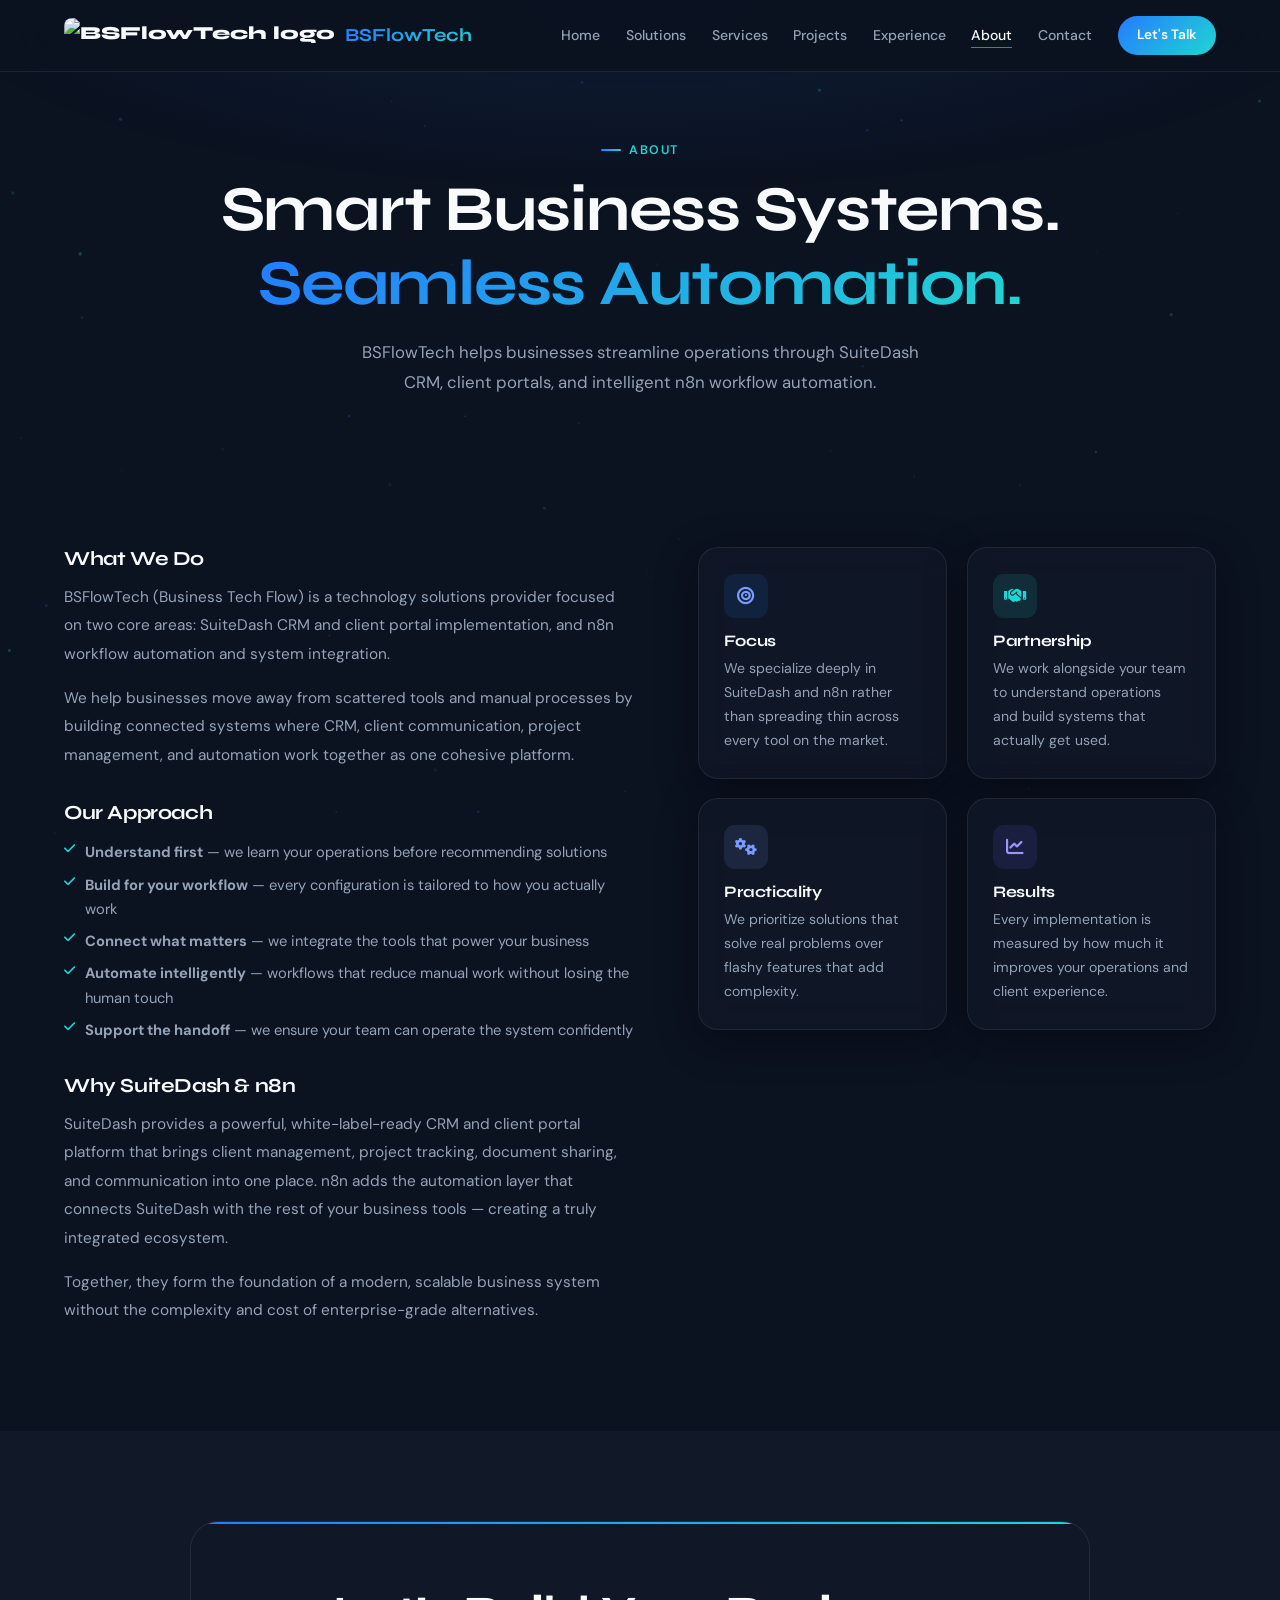
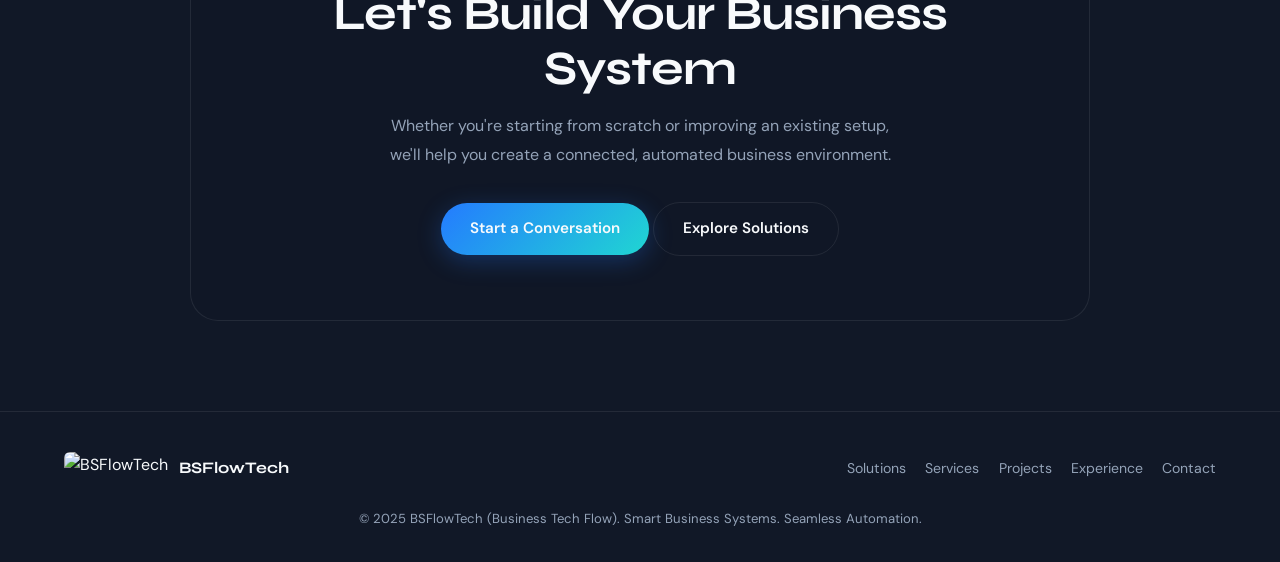
==== about.html @ 0bdb4080 "Create about.html" ====
<!DOCTYPE html>
<html lang="en">
<head>
<meta charset="UTF-8"/>
<meta name="viewport" content="width=device-width, initial-scale=1.0"/>
<title>About — BSFlowTech | Business Tech Flow</title>
<meta name="description" content="Learn about BSFlowTech: a technology solutions provider specializing in SuiteDash CRM, client portals, and n8n workflow automation."/>
<link rel="icon" type="image/jpeg" href="https://raw.githubusercontent.com/reyrosal123/BusinessFlowTech/main/BSFlowTech.jpeg"/>
<link rel="preconnect" href="https://fonts.googleapis.com"/>
<link href="https://fonts.googleapis.com/css2?family=Syne:wght@700;800&family=DM+Sans:wght@300;400;500;600&display=swap" rel="stylesheet"/>
<link rel="stylesheet" href="https://cdnjs.cloudflare.com/ajax/libs/font-awesome/6.4.0/css/all.min.css">
<style>

:root{
  --bg:#0B1220;
  --surface:#111827;
  --card:rgba(17,24,39,0.72);
  --border:rgba(255,255,255,0.08);
  --white:#F8FAFC;
  --muted:#94A3B8;
  --blue:#247BFF;
  --cyan:#20D6D2;
  --navy:#142B4A;
  --grad:linear-gradient(135deg,#247BFF 0%,#20D6D2 100%);
  --grad-weak:linear-gradient(135deg,rgba(36,123,255,0.12),rgba(32,214,210,0.12));
  --shadow:0 10px 40px rgba(0,0,0,0.35);
}


*,*::before,*::after{margin:0;padding:0;box-sizing:border-box}
html{scroll-behavior:smooth;scroll-padding-top:76px}
body{font-family:'DM Sans',sans-serif;background:var(--bg);color:var(--white);line-height:1.65;overflow-x:hidden}
h1,h2,h3,h4{font-family:'Syne',sans-serif;line-height:1.15;letter-spacing:-.02em}
a{color:inherit;text-decoration:none}
:focus-visible{outline:2px solid var(--blue);outline-offset:3px}
img{max-width:100%;display:block}

/* Canvas particles */
#particles-canvas{position:fixed;inset:0;z-index:0;pointer-events:none}

/* Navigation */
.nav{position:fixed;inset:0 0 auto;height:72px;z-index:50;background:rgba(11,18,32,0.9);backdrop-filter:blur(20px);border-bottom:1px solid var(--border);transition:box-shadow .3s}
.nav.scrolled{box-shadow:0 4px 30px rgba(36,123,255,0.08)}
.nav .wrap{height:100%;display:flex;align-items:center;justify-content:space-between;max-width:1200px;margin:0 auto;padding:0 1.5rem}
.logo{display:flex;align-items:center;gap:.6rem;font-family:'Syne',sans-serif;font-weight:800;font-size:1.15rem;color:var(--white)}
.logo img{height:36px;width:auto;border-radius:8px}
.logo b{background:var(--grad);-webkit-background-clip:text;-webkit-text-fill-color:transparent;background-clip:text}
.links{display:flex;gap:1.6rem;list-style:none;align-items:center}
.links a{color:var(--muted);font-size:.88rem;font-weight:500;transition:color .2s;position:relative}
.links a::after{content:'';position:absolute;bottom:-4px;left:0;width:0;height:1.5px;background:var(--blue);transition:width .3s}
.links a:hover,.links a.active{color:var(--white)}
.links a.active::after,.links a:hover::after{width:100%}
.links .btn{color:#fff;padding:.5rem 1.2rem;font-size:.85rem;background:var(--grad);border-radius:999px;border:none;font-weight:600}
.links .btn:hover{transform:translateY(-2px);box-shadow:0 6px 20px rgba(36,123,255,0.3)}
.burger{display:none;background:none;border:0;color:var(--white);font-size:1.4rem;cursor:pointer;width:44px;height:44px}

/* Mobile menu */
.mob-menu{display:none;position:fixed;top:72px;left:0;right:0;bottom:0;background:rgba(11,18,32,0.98);backdrop-filter:blur(24px);z-index:45;flex-direction:column;align-items:center;justify-content:center;gap:2rem;padding:2rem}
.mob-menu.open{display:flex}
.mob-menu a{color:var(--white);font-family:'Syne',sans-serif;font-size:1.6rem;font-weight:700}
.mob-menu a.active{color:var(--cyan)}

/* Buttons */
.btn{display:inline-block;padding:.85rem 1.8rem;border-radius:999px;font-weight:600;font-size:.95rem;border:1px solid var(--border);cursor:pointer;font-family:inherit;color:var(--white);background:none;transition:transform .2s,box-shadow .2s,background .2s;text-align:center}
.btn:hover{transform:translateY(-2px)}
.btn-p{background:var(--grad);border:0;box-shadow:0 6px 24px rgba(36,123,255,0.28)}
.btn-p:hover{box-shadow:0 10px 30px rgba(36,123,255,0.4)}
.btn-g:hover{background:var(--card)}

/* Sections */
section{padding:90px 0;position:relative;z-index:2}
.wrap{max-width:1200px;margin:0 auto;padding:0 1.5rem}
.alt{background:var(--surface)}
.eyebrow{color:var(--cyan);font-size:.78rem;font-weight:600;letter-spacing:.12em;text-transform:uppercase;margin-bottom:.8rem;display:flex;align-items:center;gap:.5rem}
.eyebrow::before{content:'';display:inline-block;width:20px;height:2px;background:var(--grad);border-radius:1px}
h2{font-size:clamp(1.8rem,3.4vw,2.7rem);margin-bottom:1rem}
.lead{color:var(--muted);max-width:560px;line-height:1.8}
.head{margin-bottom:3.5rem}
.center{text-align:center}
.center .lead{margin:0 auto}

/* Glass cards */
.glass{background:var(--card);border:1px solid var(--border);border-radius:20px;backdrop-filter:blur(14px);box-shadow:var(--shadow);transition:transform .35s,border-color .3s}
.glass:hover{transform:translateY(-6px);border-color:rgba(36,123,255,0.25)}

/* Reveal animations */
.rv{opacity:0;transform:translateY(28px);transition:opacity .7s ease,transform .7s cubic-bezier(.22,1,.36,1)}
.rv.on{opacity:1;transform:none}
.rv-left{opacity:0;transform:translateX(-30px);transition:opacity .7s ease,transform .7s cubic-bezier(.22,1,.36,1)}
.rv-left.on{opacity:1;transform:none}
.rv-right{opacity:0;transform:translateX(30px);transition:opacity .7s ease,transform .7s cubic-bezier(.22,1,.36,1)}
.rv-right.on{opacity:1;transform:none}

/* Back to top */
.back-top{position:fixed;bottom:2rem;right:2rem;width:44px;height:44px;border-radius:12px;background:var(--card);border:1px solid var(--border);display:grid;place-items:center;color:var(--cyan);font-size:1rem;cursor:pointer;z-index:40;transition:all .3s;opacity:0;transform:translateY(20px);text-decoration:none}
.back-top.show{opacity:1;transform:translateY(0)}
.back-top:hover{background:rgba(36,123,255,0.12);border-color:rgba(36,123,255,0.3);transform:translateY(-3px)}

/* Footer */
footer{border-top:1px solid var(--border);padding:2.5rem 0 2rem;background:var(--surface);position:relative;z-index:2}
.fgrid{display:flex;justify-content:space-between;align-items:center;gap:2rem;flex-wrap:wrap}
footer p,footer li,footer a{color:var(--muted);font-size:.88rem}
footer ul{list-style:none;display:flex;gap:1.2rem;flex-wrap:wrap}
footer a:hover{color:var(--white)}
.footer-logo{display:flex;align-items:center;gap:.6rem;font-family:'Syne',sans-serif;font-weight:700;color:var(--white)}
.footer-logo img{height:32px;width:auto;border-radius:6px}

/* Toast */
.toast{position:fixed;bottom:1.5rem;right:1.5rem;max-width:340px;padding:1rem 1.3rem;background:var(--surface);border:1px solid var(--border);border-radius:14px;z-index:99;transform:translateY(140%);transition:transform .4s;font-size:.9rem;color:var(--white)}
.toast.show{transform:none}
.toast.ok{border-color:var(--cyan)}
.toast.err{border-color:#EF4444}

/* Scrollbar */
::-webkit-scrollbar{width:5px}
::-webkit-scrollbar-track{background:var(--bg)}
::-webkit-scrollbar-thumb{background:var(--blue);border-radius:3px}

/* Reduced motion */
@media (prefers-reduced-motion:reduce){*,*::before,*::after{animation:none!important;transition:none!important;scroll-behavior:auto!important}}

/* Responsive */
@media (max-width:900px){
  .links{display:none}
  .burger{display:block}
  section{padding:64px 0}
}
@media (max-width:760px){
  h2{font-size:1.6rem}
  .fgrid{flex-direction:column;text-align:center}
}


.page-hero{min-height:42vh;display:flex;align-items:center;justify-content:center;text-align:center;padding:140px 1.5rem 60px;background:radial-gradient(ellipse 80% 60% at 50% 0%,rgba(36,123,255,.10) 0%,transparent 70%)}
.page-hero h1{font-size:clamp(2.4rem,5.5vw,4rem);margin-bottom:1rem}
.page-hero h1 span{background:var(--grad);-webkit-background-clip:text;-webkit-text-fill-color:transparent;background-clip:text}
.page-hero .lead{margin:0 auto;font-size:1.05rem}

/* About layout */
.about-grid{display:grid;grid-template-columns:1.1fr 1fr;gap:4rem;align-items:start}
.about-text h3{font-size:1.25rem;margin:2rem 0 .8rem;color:var(--white)}
.about-text h3:first-child{margin-top:0}
.about-text p{color:var(--muted);line-height:1.85;margin-bottom:1rem;font-size:.96rem}
.about-text ul{list-style:none;display:grid;gap:.5rem;margin:1rem 0}
.about-text li{display:flex;align-items:flex-start;gap:.6rem;color:var(--muted);font-size:.92rem}
.about-text li i{color:var(--cyan);margin-top:.2rem;font-size:.8rem;flex-shrink:0}

/* Values */
.val-grid{display:grid;grid-template-columns:repeat(2,1fr);gap:1.2rem}
.val-card{padding:1.6rem}
.val-icon{width:44px;height:44px;border-radius:11px;background:rgba(36,123,255,.12);color:#7C9BFF;display:grid;place-items:center;font-size:1.1rem;margin-bottom:.9rem}
.val-card h4{font-size:1rem;margin-bottom:.4rem}
.val-card p{color:var(--muted);font-size:.88rem;line-height:1.7}

/* CTA */
.cta{background:var(--surface);text-align:center}
.cta-inner{background:var(--card);border:1px solid var(--border);border-radius:28px;padding:4rem 3rem;position:relative;overflow:hidden;max-width:900px;margin:0 auto}
.cta-inner::before{content:'';position:absolute;top:0;left:0;right:0;height:2px;background:var(--grad)}
.cta h2{font-size:clamp(1.8rem,4vw,3rem);margin-bottom:1rem;position:relative;z-index:1}
.cta p{color:var(--muted);max-width:520px;margin:0 auto 2rem;line-height:1.8;position:relative;z-index:1}

@media(max-width:900px){.about-grid{grid-template-columns:1fr}}
</style>
</head>
<body>
<canvas id="particles-canvas"></canvas>

<nav class="nav" id="mainNav">
  <div class="wrap" style="height:100%;display:flex;align-items:center;justify-content:space-between;">
    <a href="index.html" class="logo">
      <img src="https://raw.githubusercontent.com/reyrosal123/BusinessFlowTech/main/BSFlowTech.jpeg" alt="BSFlowTech logo" style="height:36px;width:auto;border-radius:8px;"/>
      <b>BSFlowTech</b>
    </a>
    <ul class="links">
      <li><a href="index.html" class="">Home</a></li><li><a href="solutions.html" class="">Solutions</a></li><li><a href="services.html" class="">Services</a></li><li><a href="projects.html" class="">Projects</a></li><li><a href="experience.html" class="">Experience</a></li><li><a href="about.html" class="active">About</a></li><li><a href="contact.html" class="">Contact</a></li>
      <li><a href="contact.html" class="btn">Let's Talk</a></li>
    </ul>
    <button class="burger" id="burger" aria-label="Menu" aria-expanded="false">&#9776;</button>
  </div>
</nav>
<div class="mob-menu" id="links">
  <a href="index.html" class="mob-link">Home</a><a href="solutions.html" class="mob-link">Solutions</a><a href="services.html" class="mob-link">Services</a><a href="projects.html" class="mob-link">Projects</a><a href="experience.html" class="mob-link">Experience</a><a href="about.html" class="mob-link active">About</a><a href="contact.html" class="mob-link">Contact</a>
  <a href="contact.html" class="btn btn-p" style="margin-top:1rem;">Let's Talk</a>
</div>
<a href="#" class="back-top" id="backTop"><i class="fas fa-arrow-up"></i></a>


<section class="page-hero">
  <div class="wrap">
    <div class="rv">
      <div class="eyebrow" style="justify-content:center">About</div>
      <h1>Smart Business Systems.<br><span>Seamless Automation.</span></h1>
      <p class="lead">BSFlowTech helps businesses streamline operations through SuiteDash CRM, client portals, and intelligent n8n workflow automation.</p>
    </div>
  </div>
</section>

<section>
  <div class="wrap">
    <div class="about-grid">
      <div class="about-text rv">
        <h3>What We Do</h3>
        <p>BSFlowTech (Business Tech Flow) is a technology solutions provider focused on two core areas: SuiteDash CRM and client portal implementation, and n8n workflow automation and system integration.</p>
        <p>We help businesses move away from scattered tools and manual processes by building connected systems where CRM, client communication, project management, and automation work together as one cohesive platform.</p>

        <h3>Our Approach</h3>
        <ul>
          <li><i class="fas fa-check"></i><span><strong>Understand first</strong> — we learn your operations before recommending solutions</span></li>
          <li><i class="fas fa-check"></i><span><strong>Build for your workflow</strong> — every configuration is tailored to how you actually work</span></li>
          <li><i class="fas fa-check"></i><span><strong>Connect what matters</strong> — we integrate the tools that power your business</span></li>
          <li><i class="fas fa-check"></i><span><strong>Automate intelligently</strong> — workflows that reduce manual work without losing the human touch</span></li>
          <li><i class="fas fa-check"></i><span><strong>Support the handoff</strong> — we ensure your team can operate the system confidently</span></li>
        </ul>

        <h3>Why SuiteDash & n8n</h3>
        <p>SuiteDash provides a powerful, white-label-ready CRM and client portal platform that brings client management, project tracking, document sharing, and communication into one place. n8n adds the automation layer that connects SuiteDash with the rest of your business tools — creating a truly integrated ecosystem.</p>
        <p>Together, they form the foundation of a modern, scalable business system without the complexity and cost of enterprise-grade alternatives.</p>
      </div>

      <div class="rv-right" style="transition-delay:.2s">
        <div class="val-grid">
          <div class="glass val-card">
            <div class="val-icon"><i class="fas fa-bullseye"></i></div>
            <h4>Focus</h4>
            <p>We specialize deeply in SuiteDash and n8n rather than spreading thin across every tool on the market.</p>
          </div>
          <div class="glass val-card">
            <div class="val-icon" style="background:rgba(32,214,210,.12);color:#20D6D2"><i class="fas fa-handshake"></i></div>
            <h4>Partnership</h4>
            <p>We work alongside your team to understand operations and build systems that actually get used.</p>
          </div>
          <div class="glass val-card">
            <div class="val-icon" style="background:rgba(124,155,255,.12);color:#7C9BFF"><i class="fas fa-cogs"></i></div>
            <h4>Practicality</h4>
            <p>We prioritize solutions that solve real problems over flashy features that add complexity.</p>
          </div>
          <div class="glass val-card">
            <div class="val-icon" style="background:rgba(108,99,255,.12);color:#9B95FF"><i class="fas fa-chart-line"></i></div>
            <h4>Results</h4>
            <p>Every implementation is measured by how much it improves your operations and client experience.</p>
          </div>
        </div>
      </div>
    </div>
  </div>
</section>

<section class="cta">
  <div class="wrap">
    <div class="cta-inner rv">
      <h2>Let's Build Your Business System</h2>
      <p>Whether you're starting from scratch or improving an existing setup, we'll help you create a connected, automated business environment.</p>
      <div class="btns" style="justify-content:center">
        <a href="contact.html" class="btn btn-p">Start a Conversation</a>
        <a href="solutions.html" class="btn btn-g">Explore Solutions</a>
      </div>
    </div>
  </div>
</section>


<footer>
  <div class="wrap">
    <div class="fgrid">
      <div style="display:flex;align-items:center;gap:.7rem;">
        <img src="https://raw.githubusercontent.com/reyrosal123/BusinessFlowTech/main/BSFlowTech.jpeg" alt="BSFlowTech" style="height:32px;width:auto;border-radius:6px;"/>
        <span style="font-family:'Syne',sans-serif;font-weight:700;color:var(--white);">BSFlowTech</span>
      </div>
      <ul>
        <li><a href="solutions.html">Solutions</a></li>
        <li><a href="services.html">Services</a></li>
        <li><a href="projects.html">Projects</a></li>
        <li><a href="experience.html">Experience</a></li>
        <li><a href="contact.html">Contact</a></li>
      </ul>
    </div>
    <p style="text-align:center;color:var(--muted);font-size:.82rem;margin-top:1.5rem;">
      &copy; 2025 BSFlowTech (Business Tech Flow). Smart Business Systems. Seamless Automation.
    </p>
  </div>
</footer>


<script>

// Particles (blue/cyan)
(function(){
  const c=document.getElementById('particles-canvas'),ctx=c.getContext('2d');
  let W,H,P=[];
  function resize(){W=c.width=window.innerWidth;H=c.height=window.innerHeight;}
  resize();window.addEventListener('resize',resize);
  function rand(a,b){return a+Math.random()*(b-a);}
  class Pt{
    constructor(){this.reset();}
    reset(){this.x=rand(0,W);this.y=rand(0,H);this.r=rand(.4,1.8);this.vx=rand(-.18,.18);this.vy=rand(-.18,.18);this.a=rand(.06,.28);this.col=Math.random()>.5?'36,123,255':'32,214,210';}
    update(){this.x+=this.vx;this.y+=this.vy;if(this.x<0||this.x>W)this.vx*=-1;if(this.y<0||this.y>H)this.vy*=-1;}
    draw(){ctx.beginPath();ctx.arc(this.x,this.y,this.r,0,Math.PI*2);ctx.fillStyle=`rgba(${this.col},${this.a})`;ctx.fill();}
  }
  for(let i=0;i<70;i++)P.push(new Pt());
  function lines(){
    for(let i=0;i<P.length;i++)for(let j=i+1;j<P.length;j++){
      const dx=P[i].x-P[j].x,dy=P[i].y-P[j].y,d=Math.sqrt(dx*dx+dy*dy);
      if(d<120){ctx.beginPath();ctx.moveTo(P[i].x,P[i].y);ctx.lineTo(P[j].x,P[j].y);ctx.strokeStyle=`rgba(36,123,255,${.04*(1-d/120)})`;ctx.lineWidth=.5;ctx.stroke();}
    }
  }
  (function loop(){ctx.clearRect(0,0,W,H);lines();P.forEach(p=>{p.update();p.draw();});requestAnimationFrame(loop);})();
})();

// Nav scroll
const nav=document.getElementById('mainNav'),bt=document.getElementById('backTop');
window.addEventListener('scroll',()=>{nav.classList.toggle('scrolled',scrollY>40);bt&&bt.classList.toggle('show',scrollY>500);});

// Mobile menu
const links=document.getElementById('links'),burger=document.getElementById('burger');
if(burger&&links){burger.addEventListener('click',()=>{const o=links.classList.toggle('open');burger.setAttribute('aria-expanded',o)});
links.querySelectorAll('a').forEach(a=>a.addEventListener('click',()=>{links.classList.remove('open');burger.setAttribute('aria-expanded',false)}));}

// Reveal on scroll
const io=new IntersectionObserver(es=>es.forEach(e=>{if(e.isIntersecting){e.target.classList.add('on');io.unobserve(e.target)}}),{threshold:.1,rootMargin:'0px 0px -50px 0px'});
document.querySelectorAll('.rv,.rv-left,.rv-right').forEach(el=>io.observe(el));

// Back to top
if(bt){bt.addEventListener('click',e=>{e.preventDefault();window.scrollTo({top:0,behavior:'smooth'});});}

</script>
</body>
</html>
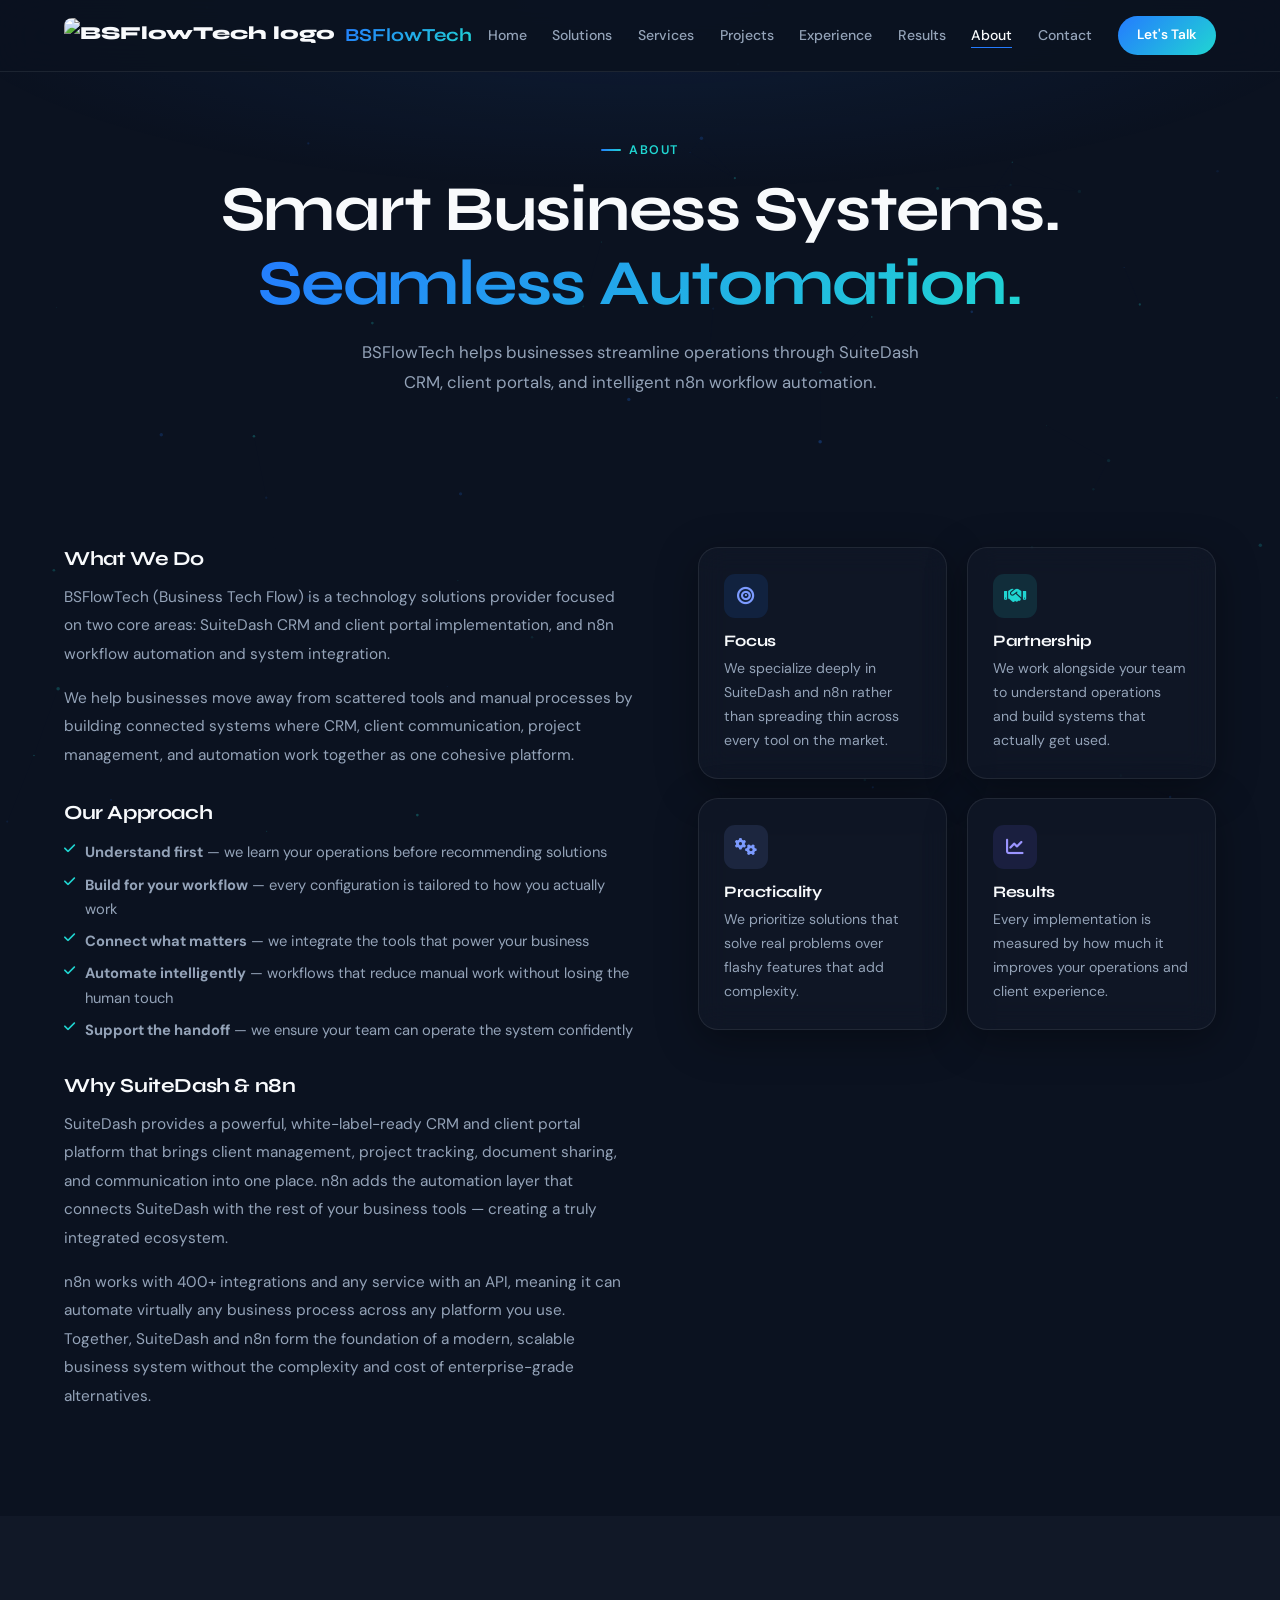
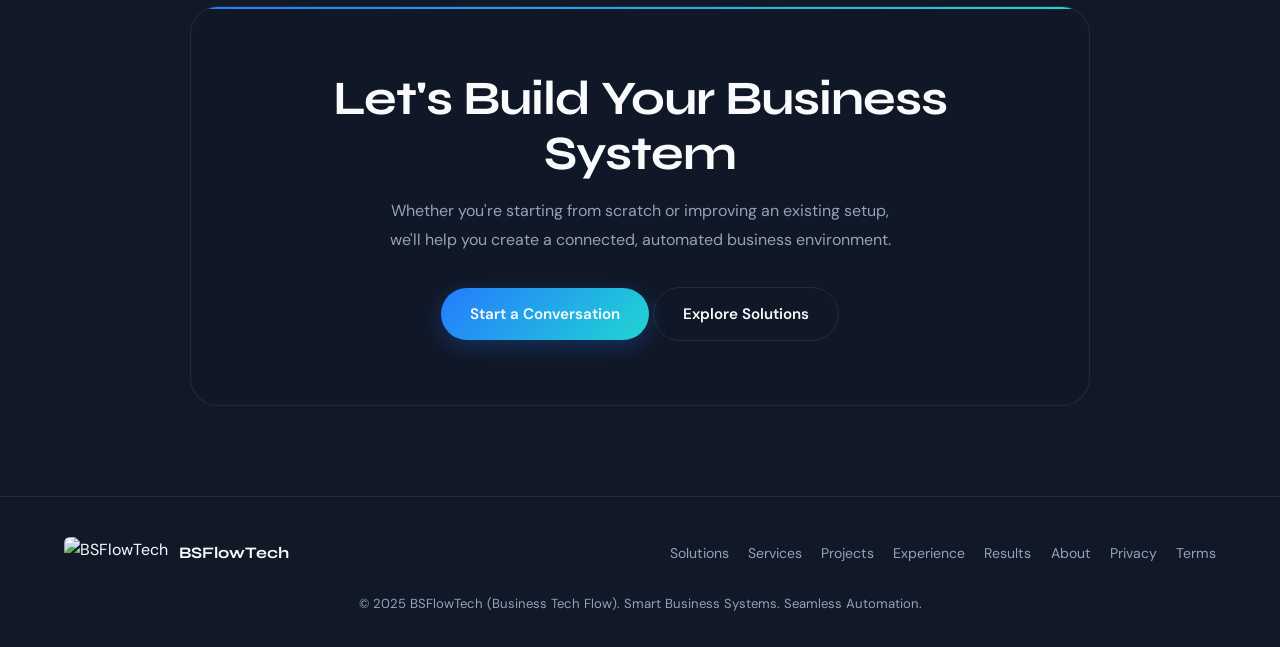
==== commit 590a2b5a: "Update about.html" ====
--- a/about.html
+++ b/about.html
@@ -34,11 +34,7 @@
 a{color:inherit;text-decoration:none}
 :focus-visible{outline:2px solid var(--blue);outline-offset:3px}
 img{max-width:100%;display:block}
-
-/* Canvas particles */
 #particles-canvas{position:fixed;inset:0;z-index:0;pointer-events:none}
-
-/* Navigation */
 .nav{position:fixed;inset:0 0 auto;height:72px;z-index:50;background:rgba(11,18,32,0.9);backdrop-filter:blur(20px);border-bottom:1px solid var(--border);transition:box-shadow .3s}
 .nav.scrolled{box-shadow:0 4px 30px rgba(36,123,255,0.08)}
 .nav .wrap{height:100%;display:flex;align-items:center;justify-content:space-between;max-width:1200px;margin:0 auto;padding:0 1.5rem}
@@ -53,21 +49,15 @@
 .links .btn{color:#fff;padding:.5rem 1.2rem;font-size:.85rem;background:var(--grad);border-radius:999px;border:none;font-weight:600}
 .links .btn:hover{transform:translateY(-2px);box-shadow:0 6px 20px rgba(36,123,255,0.3)}
 .burger{display:none;background:none;border:0;color:var(--white);font-size:1.4rem;cursor:pointer;width:44px;height:44px}
-
-/* Mobile menu */
 .mob-menu{display:none;position:fixed;top:72px;left:0;right:0;bottom:0;background:rgba(11,18,32,0.98);backdrop-filter:blur(24px);z-index:45;flex-direction:column;align-items:center;justify-content:center;gap:2rem;padding:2rem}
 .mob-menu.open{display:flex}
 .mob-menu a{color:var(--white);font-family:'Syne',sans-serif;font-size:1.6rem;font-weight:700}
 .mob-menu a.active{color:var(--cyan)}
-
-/* Buttons */
 .btn{display:inline-block;padding:.85rem 1.8rem;border-radius:999px;font-weight:600;font-size:.95rem;border:1px solid var(--border);cursor:pointer;font-family:inherit;color:var(--white);background:none;transition:transform .2s,box-shadow .2s,background .2s;text-align:center}
 .btn:hover{transform:translateY(-2px)}
 .btn-p{background:var(--grad);border:0;box-shadow:0 6px 24px rgba(36,123,255,0.28)}
 .btn-p:hover{box-shadow:0 10px 30px rgba(36,123,255,0.4)}
 .btn-g:hover{background:var(--card)}
-
-/* Sections */
 section{padding:90px 0;position:relative;z-index:2}
 .wrap{max-width:1200px;margin:0 auto;padding:0 1.5rem}
 .alt{background:var(--surface)}
@@ -78,65 +68,37 @@
 .head{margin-bottom:3.5rem}
 .center{text-align:center}
 .center .lead{margin:0 auto}
-
-/* Glass cards */
 .glass{background:var(--card);border:1px solid var(--border);border-radius:20px;backdrop-filter:blur(14px);box-shadow:var(--shadow);transition:transform .35s,border-color .3s}
 .glass:hover{transform:translateY(-6px);border-color:rgba(36,123,255,0.25)}
-
-/* Reveal animations */
 .rv{opacity:0;transform:translateY(28px);transition:opacity .7s ease,transform .7s cubic-bezier(.22,1,.36,1)}
 .rv.on{opacity:1;transform:none}
 .rv-left{opacity:0;transform:translateX(-30px);transition:opacity .7s ease,transform .7s cubic-bezier(.22,1,.36,1)}
 .rv-left.on{opacity:1;transform:none}
 .rv-right{opacity:0;transform:translateX(30px);transition:opacity .7s ease,transform .7s cubic-bezier(.22,1,.36,1)}
 .rv-right.on{opacity:1;transform:none}
-
-/* Back to top */
 .back-top{position:fixed;bottom:2rem;right:2rem;width:44px;height:44px;border-radius:12px;background:var(--card);border:1px solid var(--border);display:grid;place-items:center;color:var(--cyan);font-size:1rem;cursor:pointer;z-index:40;transition:all .3s;opacity:0;transform:translateY(20px);text-decoration:none}
 .back-top.show{opacity:1;transform:translateY(0)}
 .back-top:hover{background:rgba(36,123,255,0.12);border-color:rgba(36,123,255,0.3);transform:translateY(-3px)}
-
-/* Footer */
 footer{border-top:1px solid var(--border);padding:2.5rem 0 2rem;background:var(--surface);position:relative;z-index:2}
 .fgrid{display:flex;justify-content:space-between;align-items:center;gap:2rem;flex-wrap:wrap}
 footer p,footer li,footer a{color:var(--muted);font-size:.88rem}
 footer ul{list-style:none;display:flex;gap:1.2rem;flex-wrap:wrap}
 footer a:hover{color:var(--white)}
-.footer-logo{display:flex;align-items:center;gap:.6rem;font-family:'Syne',sans-serif;font-weight:700;color:var(--white)}
-.footer-logo img{height:32px;width:auto;border-radius:6px}
-
-/* Toast */
 .toast{position:fixed;bottom:1.5rem;right:1.5rem;max-width:340px;padding:1rem 1.3rem;background:var(--surface);border:1px solid var(--border);border-radius:14px;z-index:99;transform:translateY(140%);transition:transform .4s;font-size:.9rem;color:var(--white)}
 .toast.show{transform:none}
 .toast.ok{border-color:var(--cyan)}
 .toast.err{border-color:#EF4444}
-
-/* Scrollbar */
 ::-webkit-scrollbar{width:5px}
 ::-webkit-scrollbar-track{background:var(--bg)}
 ::-webkit-scrollbar-thumb{background:var(--blue);border-radius:3px}
-
-/* Reduced motion */
 @media (prefers-reduced-motion:reduce){*,*::before,*::after{animation:none!important;transition:none!important;scroll-behavior:auto!important}}
-
-/* Responsive */
-@media (max-width:900px){
-  .links{display:none}
-  .burger{display:block}
-  section{padding:64px 0}
-}
-@media (max-width:760px){
-  h2{font-size:1.6rem}
-  .fgrid{flex-direction:column;text-align:center}
-}
-
+@media (max-width:900px){.links{display:none}.burger{display:block}section{padding:64px 0}}
+@media (max-width:760px){h2{font-size:1.6rem}.fgrid{flex-direction:column;text-align:center}}
 
 .page-hero{min-height:42vh;display:flex;align-items:center;justify-content:center;text-align:center;padding:140px 1.5rem 60px;background:radial-gradient(ellipse 80% 60% at 50% 0%,rgba(36,123,255,.10) 0%,transparent 70%)}
 .page-hero h1{font-size:clamp(2.4rem,5.5vw,4rem);margin-bottom:1rem}
 .page-hero h1 span{background:var(--grad);-webkit-background-clip:text;-webkit-text-fill-color:transparent;background-clip:text}
 .page-hero .lead{margin:0 auto;font-size:1.05rem}
-
-/* About layout */
 .about-grid{display:grid;grid-template-columns:1.1fr 1fr;gap:4rem;align-items:start}
 .about-text h3{font-size:1.25rem;margin:2rem 0 .8rem;color:var(--white)}
 .about-text h3:first-child{margin-top:0}
@@ -144,47 +106,22 @@
 .about-text ul{list-style:none;display:grid;gap:.5rem;margin:1rem 0}
 .about-text li{display:flex;align-items:flex-start;gap:.6rem;color:var(--muted);font-size:.92rem}
 .about-text li i{color:var(--cyan);margin-top:.2rem;font-size:.8rem;flex-shrink:0}
-
-/* Values */
 .val-grid{display:grid;grid-template-columns:repeat(2,1fr);gap:1.2rem}
 .val-card{padding:1.6rem}
 .val-icon{width:44px;height:44px;border-radius:11px;background:rgba(36,123,255,.12);color:#7C9BFF;display:grid;place-items:center;font-size:1.1rem;margin-bottom:.9rem}
 .val-card h4{font-size:1rem;margin-bottom:.4rem}
 .val-card p{color:var(--muted);font-size:.88rem;line-height:1.7}
-
-/* CTA */
 .cta{background:var(--surface);text-align:center}
 .cta-inner{background:var(--card);border:1px solid var(--border);border-radius:28px;padding:4rem 3rem;position:relative;overflow:hidden;max-width:900px;margin:0 auto}
 .cta-inner::before{content:'';position:absolute;top:0;left:0;right:0;height:2px;background:var(--grad)}
 .cta h2{font-size:clamp(1.8rem,4vw,3rem);margin-bottom:1rem;position:relative;z-index:1}
 .cta p{color:var(--muted);max-width:520px;margin:0 auto 2rem;line-height:1.8;position:relative;z-index:1}
-
 @media(max-width:900px){.about-grid{grid-template-columns:1fr}}
 </style>
 </head>
 <body>
 <canvas id="particles-canvas"></canvas>
-
-<nav class="nav" id="mainNav">
-  <div class="wrap" style="height:100%;display:flex;align-items:center;justify-content:space-between;">
-    <a href="index.html" class="logo">
-      <img src="https://raw.githubusercontent.com/reyrosal123/BusinessFlowTech/main/BSFlowTech.jpeg" alt="BSFlowTech logo" style="height:36px;width:auto;border-radius:8px;"/>
-      <b>BSFlowTech</b>
-    </a>
-    <ul class="links">
-      <li><a href="index.html" class="">Home</a></li><li><a href="solutions.html" class="">Solutions</a></li><li><a href="services.html" class="">Services</a></li><li><a href="projects.html" class="">Projects</a></li><li><a href="experience.html" class="">Experience</a></li><li><a href="about.html" class="active">About</a></li><li><a href="contact.html" class="">Contact</a></li>
-      <li><a href="contact.html" class="btn">Let's Talk</a></li>
-    </ul>
-    <button class="burger" id="burger" aria-label="Menu" aria-expanded="false">&#9776;</button>
-  </div>
-</nav>
-<div class="mob-menu" id="links">
-  <a href="index.html" class="mob-link">Home</a><a href="solutions.html" class="mob-link">Solutions</a><a href="services.html" class="mob-link">Services</a><a href="projects.html" class="mob-link">Projects</a><a href="experience.html" class="mob-link">Experience</a><a href="about.html" class="mob-link active">About</a><a href="contact.html" class="mob-link">Contact</a>
-  <a href="contact.html" class="btn btn-p" style="margin-top:1rem;">Let's Talk</a>
-</div>
-<a href="#" class="back-top" id="backTop"><i class="fas fa-arrow-up"></i></a>
-
-
+<nav class="nav" id="mainNav"><div class="wrap" style="height:100%;display:flex;align-items:center;justify-content:space-between;"><a href="index.html" class="logo"><img src="https://raw.githubusercontent.com/reyrosal123/BusinessFlowTech/main/BSFlowTech.jpeg" alt="BSFlowTech logo" style="height:36px;width:auto;border-radius:8px;"/><b>BSFlowTech</b></a><ul class="links"><li><a href="index.html" class="">Home</a></li><li><a href="solutions.html" class="">Solutions</a></li><li><a href="services.html" class="">Services</a></li><li><a href="projects.html" class="">Projects</a></li><li><a href="experience.html" class="">Experience</a></li><li><a href="results.html" class="">Results</a></li><li><a href="about.html" class="active">About</a></li><li><a href="contact.html" class="">Contact</a></li><li><a href="contact.html" class="btn">Let's Talk</a></li></ul><button class="burger" id="burger" aria-label="Menu" aria-expanded="false">&#9776;</button></div></nav><div class="mob-menu" id="links"><a href="index.html" class="mob-link">Home</a><a href="solutions.html" class="mob-link">Solutions</a><a href="services.html" class="mob-link">Services</a><a href="projects.html" class="mob-link">Projects</a><a href="experience.html" class="mob-link">Experience</a><a href="results.html" class="mob-link">Results</a><a href="about.html" class="mob-link active">About</a><a href="contact.html" class="mob-link">Contact</a><a href="contact.html" class="btn btn-p" style="margin-top:1rem;">Let's Talk</a></div><a href="#" class="back-top" id="backTop"><i class="fas fa-arrow-up"></i></a>
 <section class="page-hero">
   <div class="wrap">
     <div class="rv">
@@ -194,7 +131,6 @@
     </div>
   </div>
 </section>
-
 <section>
   <div class="wrap">
     <div class="about-grid">
@@ -202,7 +138,6 @@
         <h3>What We Do</h3>
         <p>BSFlowTech (Business Tech Flow) is a technology solutions provider focused on two core areas: SuiteDash CRM and client portal implementation, and n8n workflow automation and system integration.</p>
         <p>We help businesses move away from scattered tools and manual processes by building connected systems where CRM, client communication, project management, and automation work together as one cohesive platform.</p>
-
         <h3>Our Approach</h3>
         <ul>
           <li><i class="fas fa-check"></i><span><strong>Understand first</strong> — we learn your operations before recommending solutions</span></li>
@@ -211,12 +146,10 @@
           <li><i class="fas fa-check"></i><span><strong>Automate intelligently</strong> — workflows that reduce manual work without losing the human touch</span></li>
           <li><i class="fas fa-check"></i><span><strong>Support the handoff</strong> — we ensure your team can operate the system confidently</span></li>
         </ul>
-
         <h3>Why SuiteDash & n8n</h3>
         <p>SuiteDash provides a powerful, white-label-ready CRM and client portal platform that brings client management, project tracking, document sharing, and communication into one place. n8n adds the automation layer that connects SuiteDash with the rest of your business tools — creating a truly integrated ecosystem.</p>
-        <p>Together, they form the foundation of a modern, scalable business system without the complexity and cost of enterprise-grade alternatives.</p>
+        <p>n8n works with 400+ integrations and any service with an API, meaning it can automate virtually any business process across any platform you use. Together, SuiteDash and n8n form the foundation of a modern, scalable business system without the complexity and cost of enterprise-grade alternatives.</p>
       </div>
-
       <div class="rv-right" style="transition-delay:.2s">
         <div class="val-grid">
           <div class="glass val-card">
@@ -244,7 +177,6 @@
     </div>
   </div>
 </section>
-
 <section class="cta">
   <div class="wrap">
     <div class="cta-inner rv">
@@ -257,33 +189,8 @@
     </div>
   </div>
 </section>
-
-
-<footer>
-  <div class="wrap">
-    <div class="fgrid">
-      <div style="display:flex;align-items:center;gap:.7rem;">
-        <img src="https://raw.githubusercontent.com/reyrosal123/BusinessFlowTech/main/BSFlowTech.jpeg" alt="BSFlowTech" style="height:32px;width:auto;border-radius:6px;"/>
-        <span style="font-family:'Syne',sans-serif;font-weight:700;color:var(--white);">BSFlowTech</span>
-      </div>
-      <ul>
-        <li><a href="solutions.html">Solutions</a></li>
-        <li><a href="services.html">Services</a></li>
-        <li><a href="projects.html">Projects</a></li>
-        <li><a href="experience.html">Experience</a></li>
-        <li><a href="contact.html">Contact</a></li>
-      </ul>
-    </div>
-    <p style="text-align:center;color:var(--muted);font-size:.82rem;margin-top:1.5rem;">
-      &copy; 2025 BSFlowTech (Business Tech Flow). Smart Business Systems. Seamless Automation.
-    </p>
-  </div>
-</footer>
-
-
+<footer><div class="wrap"><div class="fgrid"><div style="display:flex;align-items:center;gap:.7rem;"><img src="https://raw.githubusercontent.com/reyrosal123/BusinessFlowTech/main/BSFlowTech.jpeg" alt="BSFlowTech" style="height:32px;width:auto;border-radius:6px;"/><span style="font-family:'Syne',sans-serif;font-weight:700;color:var(--white);">BSFlowTech</span></div><ul><li><a href="solutions.html">Solutions</a></li><li><a href="services.html">Services</a></li><li><a href="projects.html">Projects</a></li><li><a href="experience.html">Experience</a></li><li><a href="results.html">Results</a></li><li><a href="about.html">About</a></li><li><a href="privacy.html">Privacy</a></li><li><a href="terms.html">Terms</a></li></ul></div><p style="text-align:center;color:var(--muted);font-size:.82rem;margin-top:1.5rem;">&copy; 2025 BSFlowTech (Business Tech Flow). Smart Business Systems. Seamless Automation.</p></div></footer>
 <script>
-
-// Particles (blue/cyan)
 (function(){
   const c=document.getElementById('particles-canvas'),ctx=c.getContext('2d');
   let W,H,P=[];
@@ -305,23 +212,14 @@
   }
   (function loop(){ctx.clearRect(0,0,W,H);lines();P.forEach(p=>{p.update();p.draw();});requestAnimationFrame(loop);})();
 })();
-
-// Nav scroll
 const nav=document.getElementById('mainNav'),bt=document.getElementById('backTop');
 window.addEventListener('scroll',()=>{nav.classList.toggle('scrolled',scrollY>40);bt&&bt.classList.toggle('show',scrollY>500);});
-
-// Mobile menu
 const links=document.getElementById('links'),burger=document.getElementById('burger');
 if(burger&&links){burger.addEventListener('click',()=>{const o=links.classList.toggle('open');burger.setAttribute('aria-expanded',o)});
 links.querySelectorAll('a').forEach(a=>a.addEventListener('click',()=>{links.classList.remove('open');burger.setAttribute('aria-expanded',false)}));}
-
-// Reveal on scroll
 const io=new IntersectionObserver(es=>es.forEach(e=>{if(e.isIntersecting){e.target.classList.add('on');io.unobserve(e.target)}}),{threshold:.1,rootMargin:'0px 0px -50px 0px'});
 document.querySelectorAll('.rv,.rv-left,.rv-right').forEach(el=>io.observe(el));
-
-// Back to top
 if(bt){bt.addEventListener('click',e=>{e.preventDefault();window.scrollTo({top:0,behavior:'smooth'});});}
-
 </script>
 </body>
 </html>
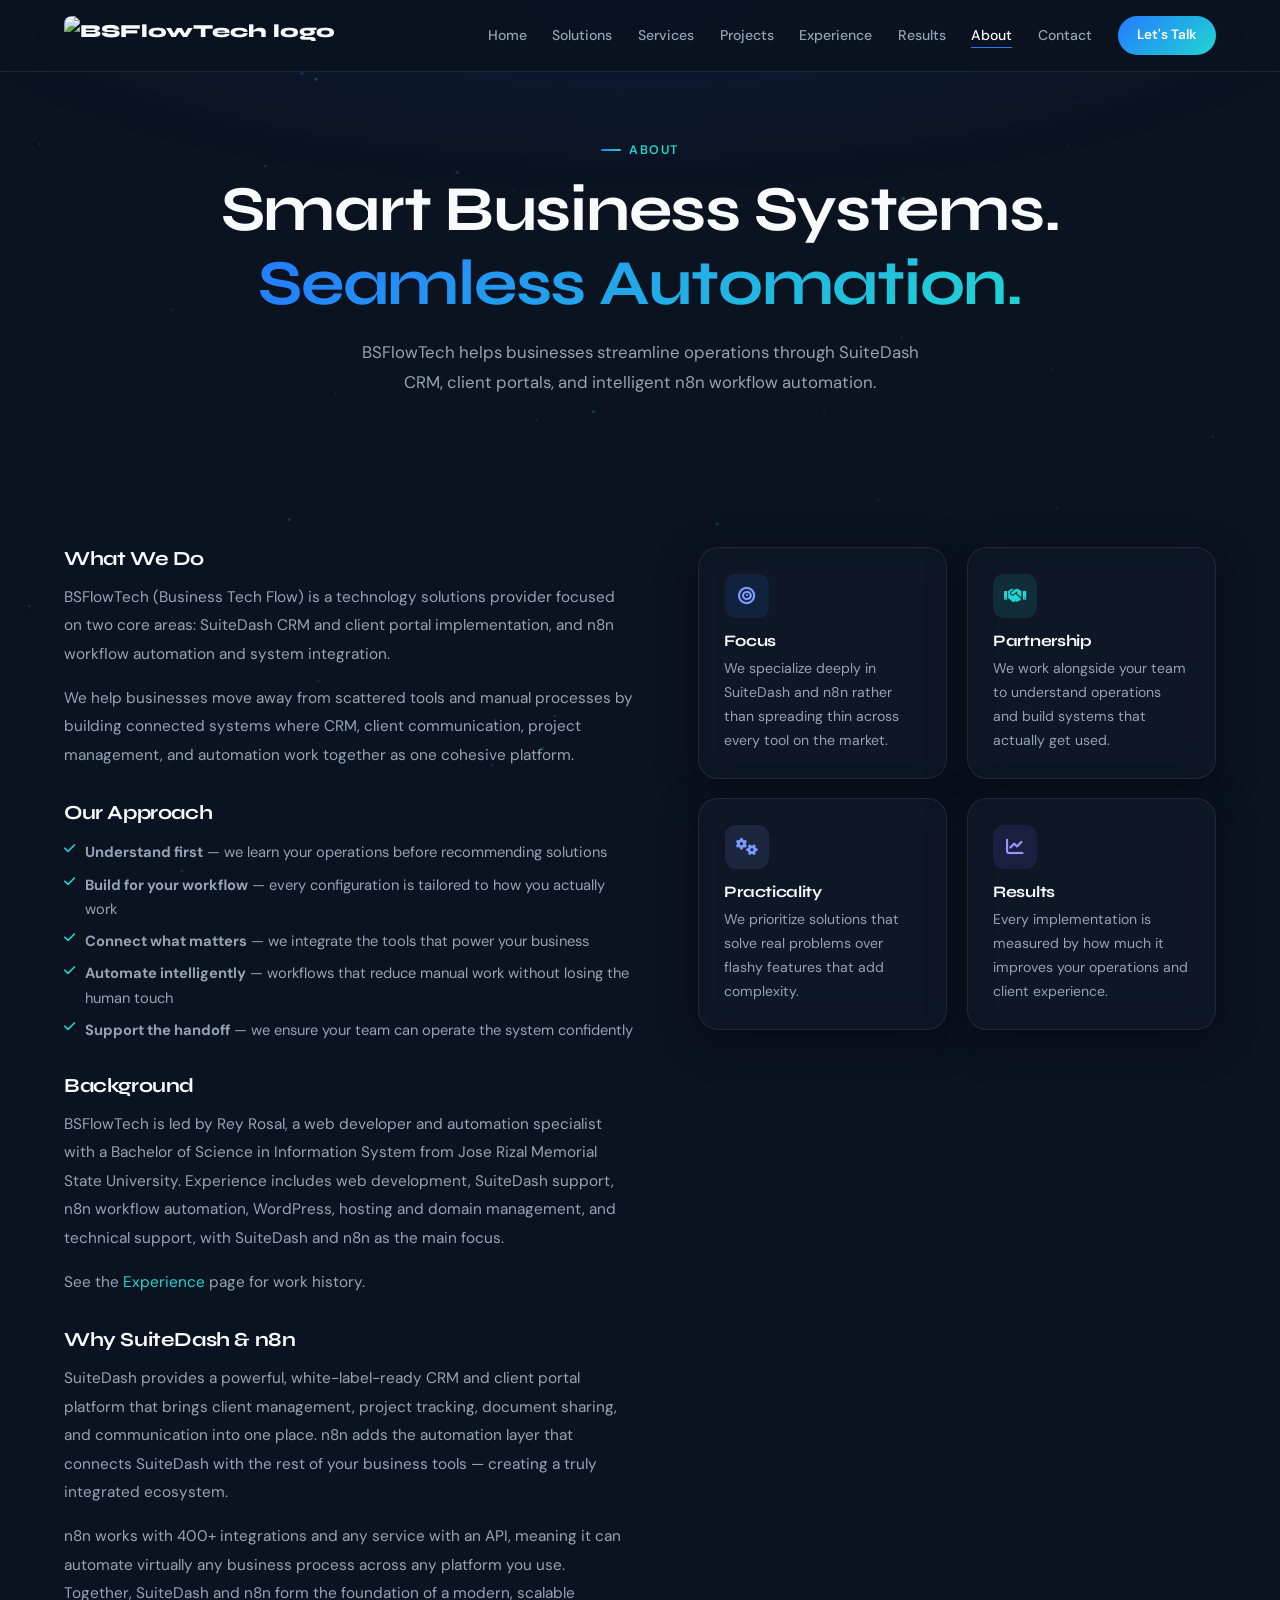
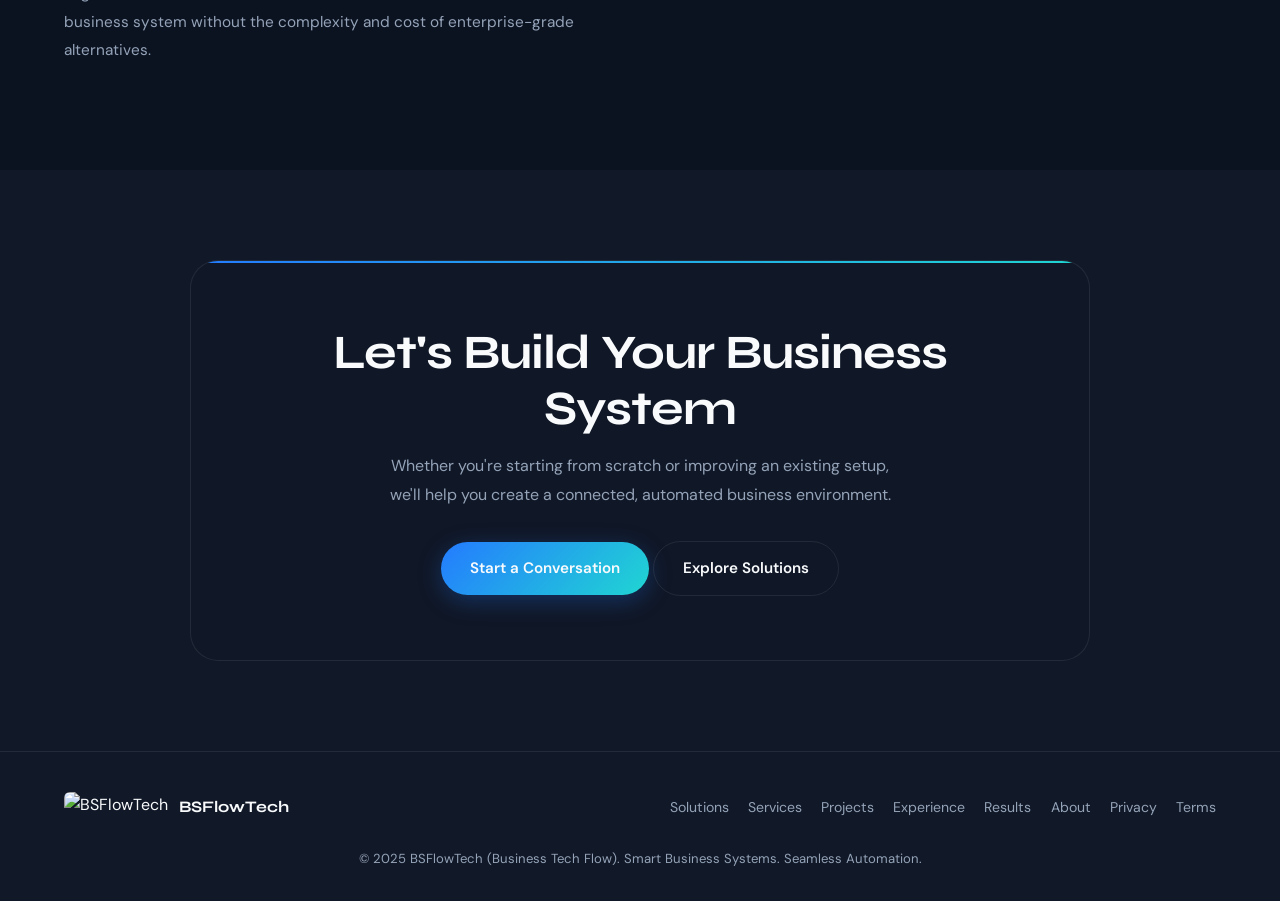
==== commit 9f327af2: "Update about.html" ====
--- a/about.html
+++ b/about.html
@@ -121,7 +121,7 @@
 </head>
 <body>
 <canvas id="particles-canvas"></canvas>
-<nav class="nav" id="mainNav"><div class="wrap" style="height:100%;display:flex;align-items:center;justify-content:space-between;"><a href="index.html" class="logo"><img src="https://raw.githubusercontent.com/reyrosal123/BusinessFlowTech/main/BSFlowTech.jpeg" alt="BSFlowTech logo" style="height:36px;width:auto;border-radius:8px;"/><b>BSFlowTech</b></a><ul class="links"><li><a href="index.html" class="">Home</a></li><li><a href="solutions.html" class="">Solutions</a></li><li><a href="services.html" class="">Services</a></li><li><a href="projects.html" class="">Projects</a></li><li><a href="experience.html" class="">Experience</a></li><li><a href="results.html" class="">Results</a></li><li><a href="about.html" class="active">About</a></li><li><a href="contact.html" class="">Contact</a></li><li><a href="contact.html" class="btn">Let's Talk</a></li></ul><button class="burger" id="burger" aria-label="Menu" aria-expanded="false">&#9776;</button></div></nav><div class="mob-menu" id="links"><a href="index.html" class="mob-link">Home</a><a href="solutions.html" class="mob-link">Solutions</a><a href="services.html" class="mob-link">Services</a><a href="projects.html" class="mob-link">Projects</a><a href="experience.html" class="mob-link">Experience</a><a href="results.html" class="mob-link">Results</a><a href="about.html" class="mob-link active">About</a><a href="contact.html" class="mob-link">Contact</a><a href="contact.html" class="btn btn-p" style="margin-top:1rem;">Let's Talk</a></div><a href="#" class="back-top" id="backTop"><i class="fas fa-arrow-up"></i></a>
+<nav class="nav" id="mainNav"><div class="wrap" style="height:100%;display:flex;align-items:center;justify-content:space-between;"><a href="index.html" class="logo"><img src="https://raw.githubusercontent.com/reyrosal123/BusinessFlowTech/main/BSFlowTech.jpeg" alt="BSFlowTech logo" style="height:40px;width:auto;border-radius:8px;"/></a><ul class="links"><li><a href="index.html" class="">Home</a></li><li><a href="solutions.html" class="">Solutions</a></li><li><a href="services.html" class="">Services</a></li><li><a href="projects.html" class="">Projects</a></li><li><a href="experience.html" class="">Experience</a></li><li><a href="results.html" class="">Results</a></li><li><a href="about.html" class="active">About</a></li><li><a href="contact.html" class="">Contact</a></li><li><a href="contact.html" class="btn">Let's Talk</a></li></ul><button class="burger" id="burger" aria-label="Menu" aria-expanded="false">&#9776;</button></div></nav><div class="mob-menu" id="links"><a href="index.html" class="mob-link">Home</a><a href="solutions.html" class="mob-link">Solutions</a><a href="services.html" class="mob-link">Services</a><a href="projects.html" class="mob-link">Projects</a><a href="experience.html" class="mob-link">Experience</a><a href="results.html" class="mob-link">Results</a><a href="about.html" class="mob-link active">About</a><a href="contact.html" class="mob-link">Contact</a><a href="contact.html" class="btn btn-p" style="margin-top:1rem;">Let's Talk</a></div><a href="#" class="back-top" id="backTop"><i class="fas fa-arrow-up"></i></a>
 <section class="page-hero">
   <div class="wrap">
     <div class="rv">
@@ -146,6 +146,9 @@
           <li><i class="fas fa-check"></i><span><strong>Automate intelligently</strong> — workflows that reduce manual work without losing the human touch</span></li>
           <li><i class="fas fa-check"></i><span><strong>Support the handoff</strong> — we ensure your team can operate the system confidently</span></li>
         </ul>
+        <h3>Background</h3>
+        <p>BSFlowTech is led by Rey Rosal, a web developer and automation specialist with a Bachelor of Science in Information System from Jose Rizal Memorial State University. Experience includes web development, SuiteDash support, n8n workflow automation, WordPress, hosting and domain management, and technical support, with SuiteDash and n8n as the main focus.</p>
+        <p>See the <a href="experience.html" style="color:var(--cyan)">Experience</a> page for work history.</p>
         <h3>Why SuiteDash & n8n</h3>
         <p>SuiteDash provides a powerful, white-label-ready CRM and client portal platform that brings client management, project tracking, document sharing, and communication into one place. n8n adds the automation layer that connects SuiteDash with the rest of your business tools — creating a truly integrated ecosystem.</p>
         <p>n8n works with 400+ integrations and any service with an API, meaning it can automate virtually any business process across any platform you use. Together, SuiteDash and n8n form the foundation of a modern, scalable business system without the complexity and cost of enterprise-grade alternatives.</p>
